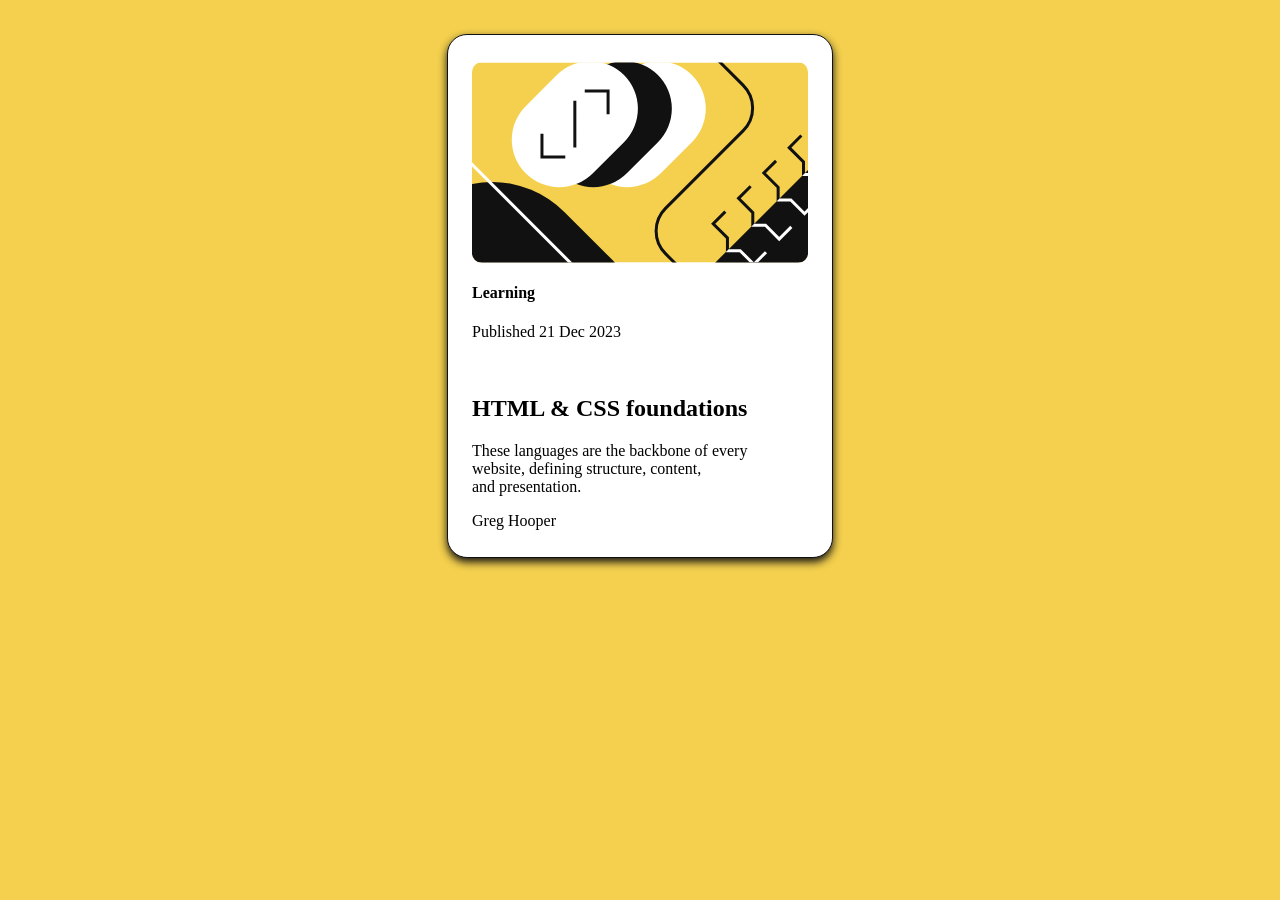
==== Blog-Preview-Card Challenge/index.html @ 6f651923 "Finalized HTML and CSS for Blog Card Challenge" ====
<!DOCTYPE html>
<html lang="en">
<head>
  <meta charset="UTF-8">
  <meta name="viewport" content="width=device-width, initial-scale=1.0"> <!-- displays site properly based on user's device -->

  <link rel="icon" type="image/png" sizes="32x32" href="./assets/images/favicon-32x32.png">
  <link rel="stylesheet" href="blog.css">
  
  <title>Frontend Mentor | Blog preview card</title>

</head>
<body>
<div class="card-container">
  <article class="card">
  <img src="../Blog-Preview-Card Challenge/assets/images/illustration-article.svg" alt="Illustration Article" class="card-image"/>
  <h4>Learning</h4>

  <p>Published 21 Dec 2023</p><br>

  <h2>HTML & CSS foundations</h2>

  <p>These languages are the backbone of every<br>website, defining structure, content,<br>and presentation.</p>

  Greg Hooper
  </article>
  </div>
</body>
</html>
---- Blog-Preview-Card Challenge/blog.css ----
body{
    padding-top:26px;
    background-color:#F4D04E;
}


.card-container{

margin:auto;
display:grid;
place-items:center;
grid-template-columns: 1fr;
width: 384px;
height: 522px;
border-radius: 20px;
background-color: white;
border: 1px solid #111111; 
 box-shadow: 0 4px 8px rgba(17, 17, 17, 100);
}

.card-image{
  border-radius: 10px;
    width: 100%;
    height: auto;      
    display: block;     
    margin: 0 auto;
}
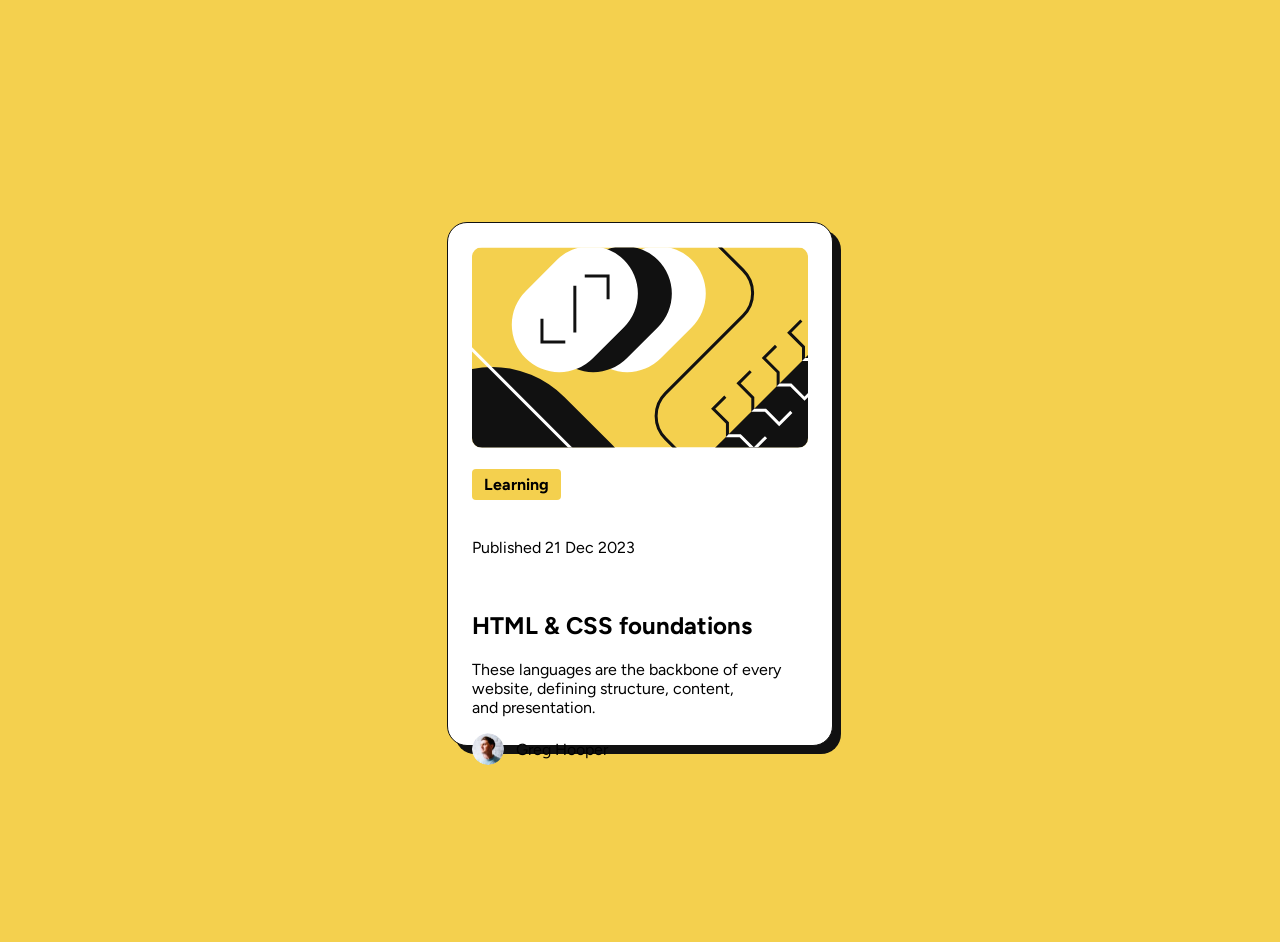
==== commit 206d118c: "Finalized HTML and CSS Blog Challenge" ====
--- a/Blog-Preview-Card Challenge/index.html
+++ b/Blog-Preview-Card Challenge/index.html
@@ -6,24 +6,28 @@
 
   <link rel="icon" type="image/png" sizes="32x32" href="./assets/images/favicon-32x32.png">
   <link rel="stylesheet" href="blog.css">
-  
+  <link rel="preconnect" href="https://fonts.googleapis.com">
+<link rel="preconnect" href="https://fonts.gstatic.com" crossorigin>
+<link href="https://fonts.googleapis.com/css2?family=Figtree:ital,wght@0,300..900;1,300..900&display=swap" rel="stylesheet">
   <title>Frontend Mentor | Blog preview card</title>
 
 </head>
 <body>
-<div class="card-container">
-  <article class="card">
-  <img src="../Blog-Preview-Card Challenge/assets/images/illustration-article.svg" alt="Illustration Article" class="card-image"/>
-  <h4>Learning</h4>
+  <div class="card-container">
+    <article class="card">
+      <img src="../Blog-Preview-Card Challenge/assets/images/illustration-article.svg" alt="Illustration Article" class="card-image"/>
+      <h4 class="title-card">Learning</h4>
 
-  <p>Published 21 Dec 2023</p><br>
+      <p>Published 21 Dec 2023</p><br>
 
-  <h2>HTML & CSS foundations</h2>
+      <h2>HTML & CSS foundations</h2>
 
-  <p>These languages are the backbone of every<br>website, defining structure, content,<br>and presentation.</p>
-
-  Greg Hooper
-  </article>
+      <p>These languages are the backbone of every<br>website, defining structure, content,<br>and presentation.</p>
+      <div class="author">
+        <img src="../Blog-Preview-Card Challenge/assets/images/image-avatar.webp" alt="Profile Picture" class="profile-image">
+        Greg Hooper
+      </div>
+    </article>
   </div>
 </body>
 </html>
--- a/Blog-Preview-Card Challenge/blog.css
+++ b/Blog-Preview-Card Challenge/blog.css
@@ -1,27 +1,54 @@
-body{
-    padding-top:26px;
-    background-color:#F4D04E;
-}
+body{ min-height:100vh; 
+  display:flex; 
+  justify-content:center; 
+  align-items:center; 
+  background:#F4D04E; 
+  padding-top:26px; 
+  font-family: "Figtree", sans-serif; font-optical-sizing: auto; 
+  font-style: normal; 
+} 
 
+.card{ padding: 24px; 
+} 
 
-.card-container{
-
-margin:auto;
-display:grid;
-place-items:center;
-grid-template-columns: 1fr;
-width: 384px;
+.card-container{ 
+margin:auto; 
+display:grid; 
+place-items:center; 
+grid-template-columns: 1fr; 
+width: 384px; 
 height: 522px;
-border-radius: 20px;
-background-color: white;
+border-radius: 20px; 
+background-color: white; 
 border: 1px solid #111111; 
- box-shadow: 0 4px 8px rgba(17, 17, 17, 100);
-}
+box-shadow: 8px 8px 0 #111; 
+}  
 
 .card-image{
-  border-radius: 10px;
-    width: 100%;
-    height: auto;      
-    display: block;     
-    margin: 0 auto;
-}
+border-radius: 10px;
+width: 100%; 
+height: auto; 
+display: block; 
+margin: 0 auto; 
+} 
+.title-card{ 
+display:inline-block; 
+background-color:hsl(47, 88%, 63%); 
+border-radius: 4px;
+padding: 6px 12px; 
+} 
+      
+.author{ 
+display:flex; 
+align-items:center;
+gap: 12px; 
+} 
+.author img{ 
+width: 32px;
+height: 32px; 
+border-radius: 50%; 
+} 
+h2:hover{ 
+color:#F4D04E; 
+cursor:pointer; 
+}
